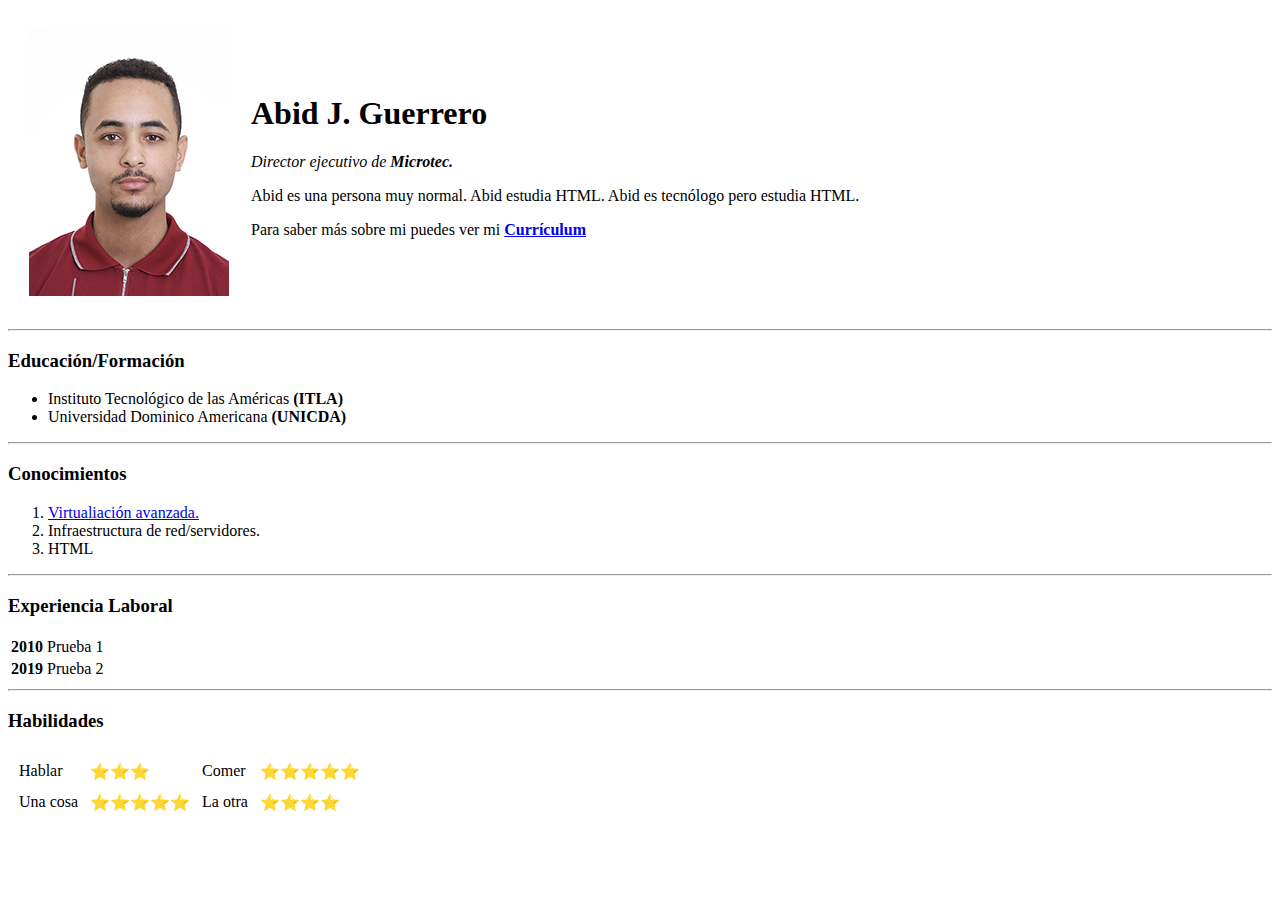
==== index.html @ 9e4f2789 "Update index.html" ====
<!DOCTYPE html>
<html lang="en" dir="ltr">

<head>
  <meta charset="utf-8">
  <title>Abid's page</title>
</head>

<body>
  <table cellspacing="20">
    <tr>
      <td> <img src="Images/foto-abid.JPG" alt="La imagen no ha cargado, que sad."></td>
      <td>
        <h1>Abid J. Guerrero</h1>
        <p><em>Director ejecutivo de <strong>Microtec.</strong></em></p>
        <p>Abid es una persona muy normal. Abid estudia HTML. Abid es tecnólogo pero estudia HTML.</p>
        <p>Para saber más sobre mi puedes ver mi <strong><a href="https://drive.google.com/file/d/1Vt5rIFRk6u7voVHpsmVn8q_kAROl5XcQ/view">Currículum</a></strong></p>
      </td>
    </tr>
  </table>
  <hr>
  <h3>Educación/Formación</h3>
  <ul style="list-style-type: disc;">
    <li>Instituto Tecnológico de las Américas <strong>(ITLA)</strong> </li>
    <li>Universidad Dominico Americana <strong>(UNICDA)</strong></li>
  </ul>
  <hr>
  <h3>Conocimientos</h3>
  <ol>
    <li><a href="Conocimientos.html">Virtualiación avanzada.</a></li>
    <li>Infraestructura de red/servidores.</li>
    <li>HTML</li>
  </ol>
  <hr>
  <h3>Experiencia Laboral</h3>
  <table>
    <thead>
      <tr>
        <th>2010</th>
        <td>Prueba 1</td>
      </tr>
      <tr>
        <th>2019</th>
        <td>Prueba 2</td>
      </tr>
    </thead>
    <tbody>
    </tbody>
  </table>
  <hr>
  <h3>Habilidades</h3>
  <table cellspacing="10">
    <tr>
      <td>Hablar</td>
      <td>⭐⭐⭐</td>
      <td>Comer</td>
      <td>⭐⭐⭐⭐⭐</td>
    </tr>
    <tr>
      <td>Una cosa</td>
      <td>⭐⭐⭐⭐⭐</td>
      <td>La otra</td>
      <td>⭐⭐⭐⭐</td>
    </tr>
  </table>

</html>
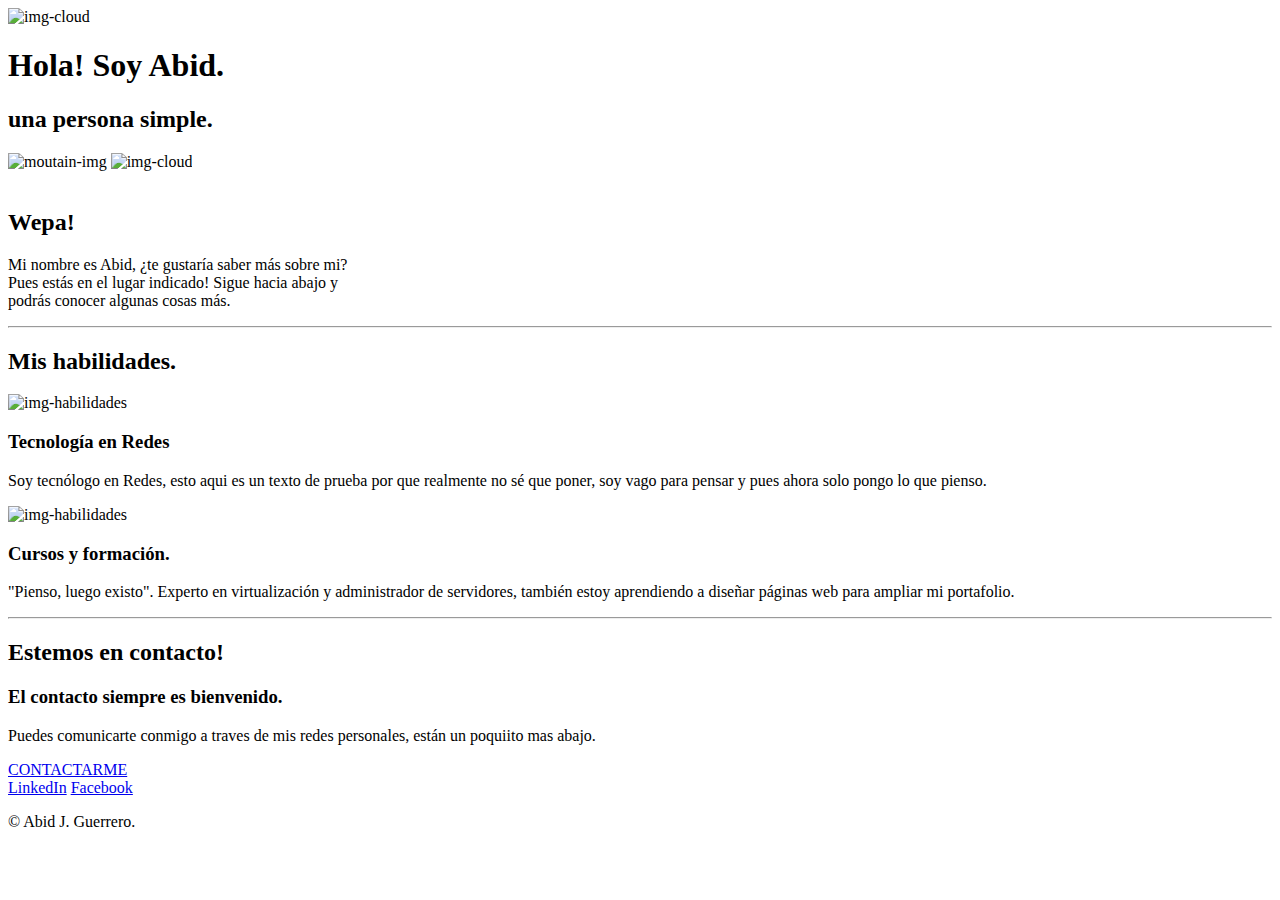
==== commit 29a792e4: "Add files via upload" ====
--- a/index.html
+++ b/index.html
@@ -3,65 +3,66 @@
 
 <head>
   <meta charset="utf-8">
-  <title>Abid's page</title>
+  <title>Abid's Page</title>
+  <link rel="stylesheet" href="css/styles.css">
+  <link rel="icon" href="favicon.ico">
+  <link href="https://fonts.googleapis.com/css?family=Sacramento|Source+Sans+Pro|Vibur&display=swap" rel="stylesheet">
+  <link href="https://fonts.googleapis.com/css?family=Roboto&display=swap" rel="stylesheet">
 </head>
 
 <body>
-  <table cellspacing="20">
-    <tr>
-      <td> <img src="Images/foto-abid.JPG" alt="La imagen no ha cargado, que sad."></td>
-      <td>
-        <h1>Abid J. Guerrero</h1>
-        <p><em>Director ejecutivo de <strong>Microtec.</strong></em></p>
-        <p>Abid es una persona muy normal. Abid estudia HTML. Abid es tecnólogo pero estudia HTML.</p>
-        <p>Para saber más sobre mi puedes ver mi <strong><a href="https://drive.google.com/file/d/1Vt5rIFRk6u7voVHpsmVn8q_kAROl5XcQ/view">Currículum</a></strong></p>
-      </td>
-    </tr>
-  </table>
-  <hr>
-  <h3>Educación/Formación</h3>
-  <ul style="list-style-type: disc;">
-    <li>Instituto Tecnológico de las Américas <strong>(ITLA)</strong> </li>
-    <li>Universidad Dominico Americana <strong>(UNICDA)</strong></li>
-  </ul>
-  <hr>
-  <h3>Conocimientos</h3>
-  <ol>
-    <li><a href="Conocimientos.html">Virtualiación avanzada.</a></li>
-    <li>Infraestructura de red/servidores.</li>
-    <li>HTML</li>
-  </ol>
-  <hr>
-  <h3>Experiencia Laboral</h3>
-  <table>
-    <thead>
-      <tr>
-        <th>2010</th>
-        <td>Prueba 1</td>
-      </tr>
-      <tr>
-        <th>2019</th>
-        <td>Prueba 2</td>
-      </tr>
-    </thead>
-    <tbody>
-    </tbody>
-  </table>
-  <hr>
-  <h3>Habilidades</h3>
-  <table cellspacing="10">
-    <tr>
-      <td>Hablar</td>
-      <td>⭐⭐⭐</td>
-      <td>Comer</td>
-      <td>⭐⭐⭐⭐⭐</td>
-    </tr>
-    <tr>
-      <td>Una cosa</td>
-      <td>⭐⭐⭐⭐⭐</td>
-      <td>La otra</td>
-      <td>⭐⭐⭐⭐</td>
-    </tr>
-  </table>
+  <div class="top-container">
+    <img class="nube1" src="images/cloud.png" alt="img-cloud">
+    <h1 class="h1abid">Hola! Soy Abid.</h1>
+    <h2 class="persona">una persona <span class="ing">simple.</span></h2>
+    <img class="mountain" src="images/mountain2.png" alt="moutain-img">
+    <img class="nube2" src="images/cloud.png" alt="img-cloud">
+
+
+  </div>
+
+  <div class="middle-container">
+    <div class="profile">
+      <img class="fotoabid" src="images/foto-abid.png" alt="">
+      <h2>Wepa!</h2>
+      <p>Mi nombre es Abid, ¿te gustaría saber más sobre mi?
+        <br> Pues estás en el lugar indicado! Sigue hacia abajo y
+        <br>podrás conocer algunas cosas más. </p>
+    </div>
+    <hr>
+    <div class="skills">
+      <h2>Mis habilidades.</h2>
+      <div class="skill-row1">
+        <img class="skills-img" src="images/skills2.png" alt="img-habilidades">
+        <h3>Tecnología en Redes</h3>
+        <p>Soy tecnólogo en Redes, esto aqui es un texto de prueba por que realmente no sé que poner,
+          soy vago para pensar y pues ahora solo pongo lo que pienso.
+        </p>
+      </div>
+      <div class="skill-row2">
+        <img class="skills-img2" src="images/skills.png" alt="img-habilidades">
+        <h3>Cursos y formación.</h3>
+        <p>"Pienso, luego existo". Experto en virtualización y administrador de servidores, también
+        estoy aprendiendo a diseñar páginas web para ampliar mi portafolio.</p>
+      </div>
+    </div>
+    <hr>
+    <div class="contact-me">
+      <h2>Estemos en contacto!</h2>
+      <h3>El contacto siempre es bienvenido.</h3>
+      <p>Puedes comunicarte conmigo a traves de mis redes personales, están un poquiito mas abajo.</p>
+      <a class="btn" href="abid.guerrero@gmail.com">CONTACTARME</a>
+    </div>
+  </div>
+
+
+  <div class="bottom-container">
+    <a class="footer-link" href="https://www.linkedin.com/in/abid-j-guerrero-375875173/">LinkedIn</a>
+    <a class="footer-link" href="https://www.facebook.com/AbidJGuerreroR">Facebook</a>
+
+    <p>© Abid J. Guerrero.</p>
+  </div>
+
+</body>
 
 </html>
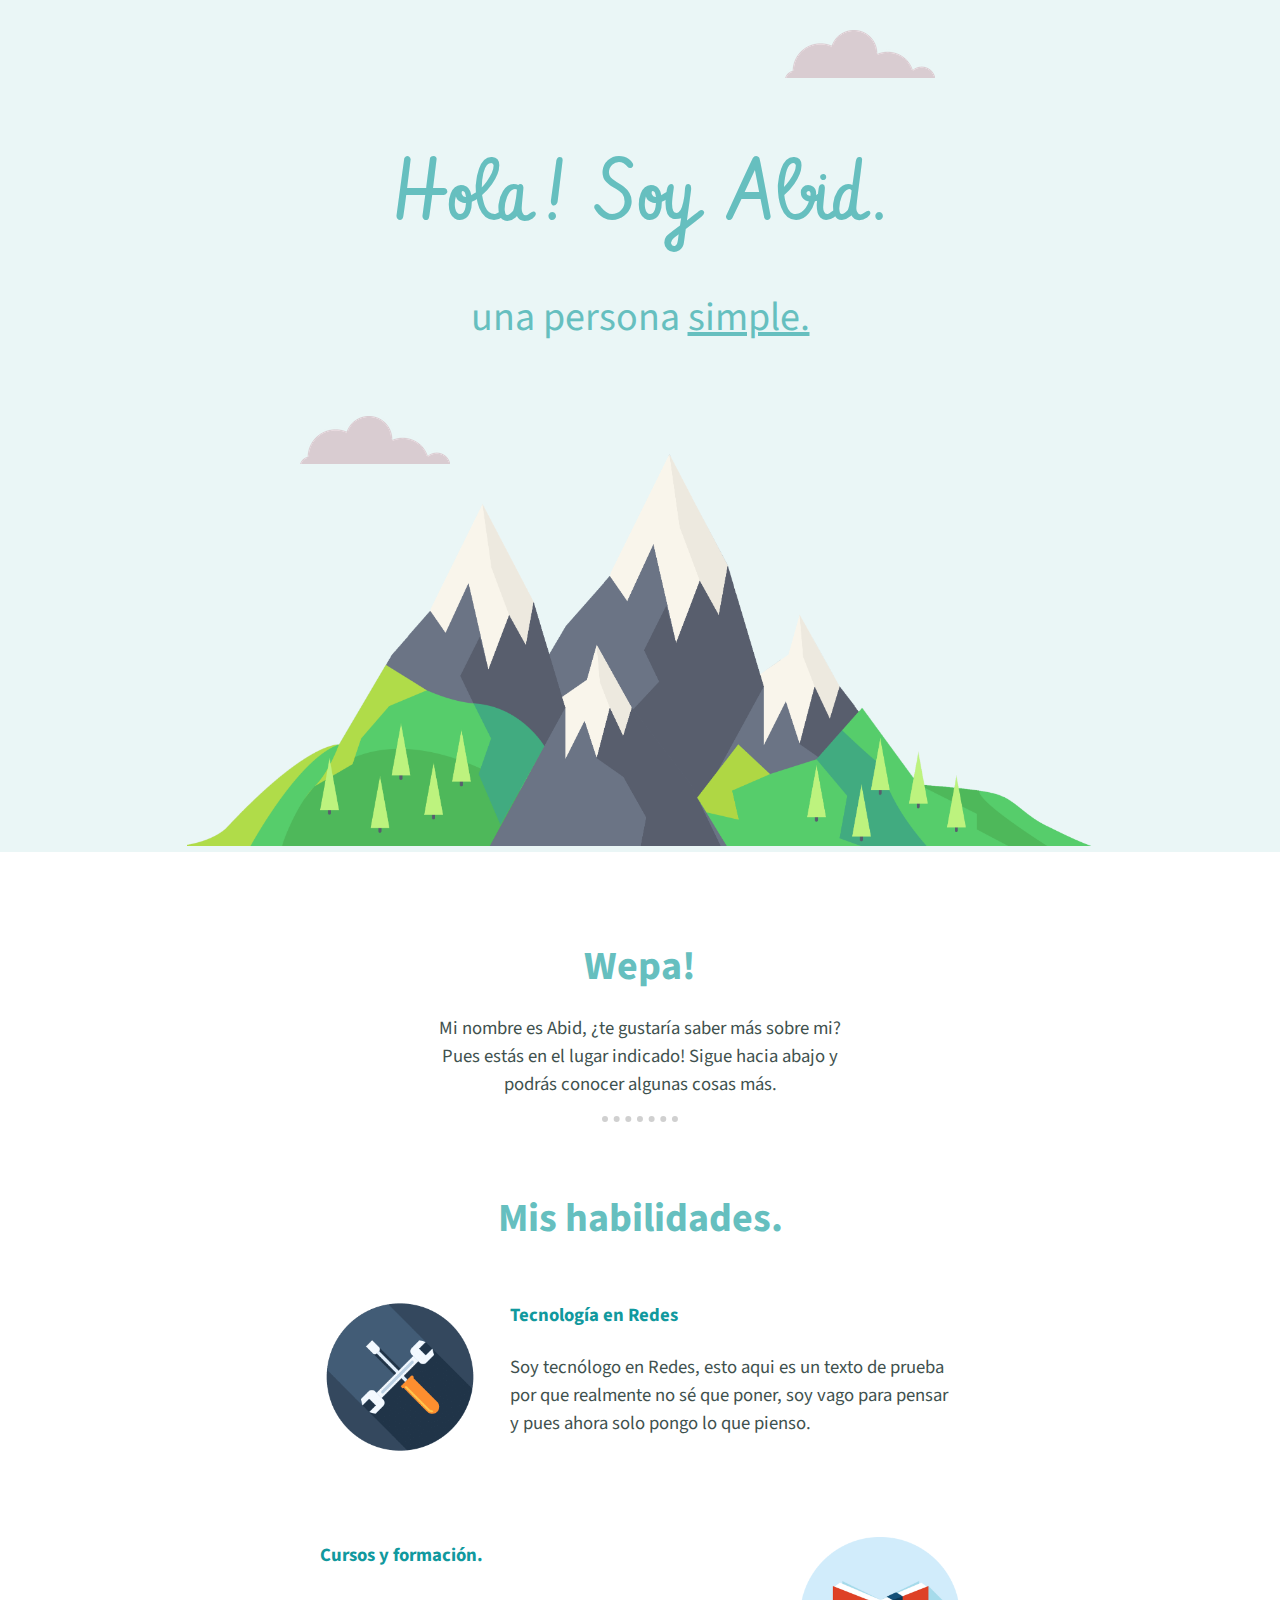
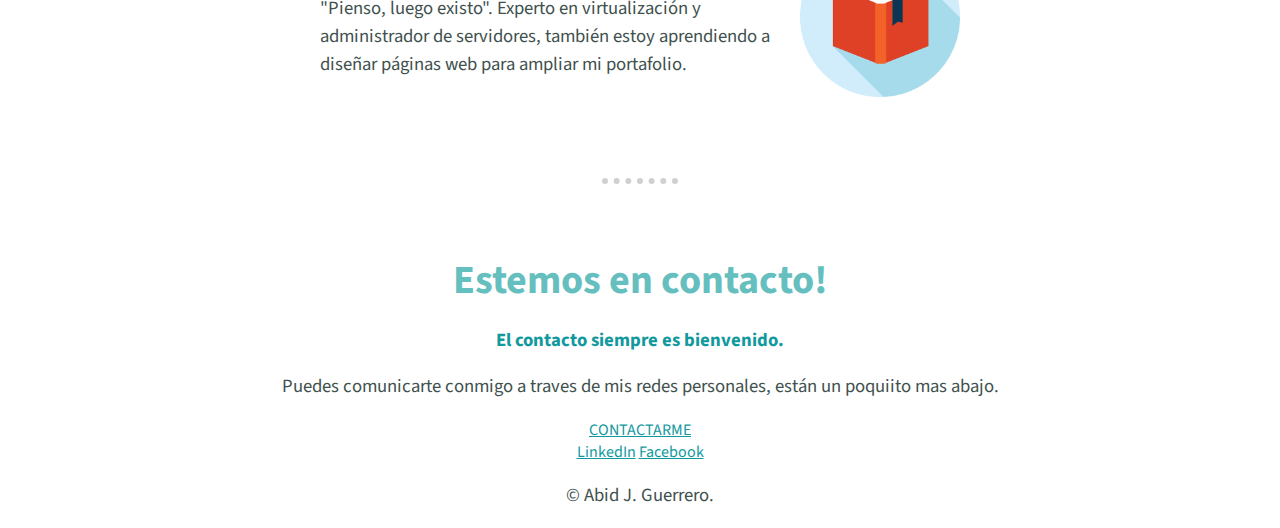
==== commit f6891b15: "Update index.html" ====
--- a/index.html
+++ b/index.html
@@ -4,7 +4,7 @@
 <head>
   <meta charset="utf-8">
   <title>Abid's Page</title>
-  <link rel="stylesheet" href="css/styles.css">
+  <link rel="stylesheet" href="CSS/styles.css">
   <link rel="icon" href="favicon.ico">
   <link href="https://fonts.googleapis.com/css?family=Sacramento|Source+Sans+Pro|Vibur&display=swap" rel="stylesheet">
   <link href="https://fonts.googleapis.com/css?family=Roboto&display=swap" rel="stylesheet">
--- a/CSS/styles.css
+++ b/CSS/styles.css
@@ -0,0 +1,124 @@
+body {
+  margin: 0px;
+  margin-top: 0px;
+  margin-left: 0px;
+  margin-right: 0px;
+  text-align: center;
+  font-family: 'Source Sans Pro', sans-serif;
+}
+
+h3 {
+  color: #11999E;
+}
+
+a {
+  color: #11999E;
+}
+
+hr{
+  width: 1px;
+  height: 1px;
+  border-style: dotted;
+  border-left-style: none;
+  border-bottom-style: none;
+  border-right-style: none;
+  background-color: none;
+  width: 6%;
+  height: 60px;
+  border-top-width: 6px;
+  border-color: #D0D0D0;
+
+}
+
+.top-container {
+  background-color: #EAF6F6;
+}
+
+p{
+  line-height: 1.5;
+  color: #40514E;
+  font-size: 14pt;
+}
+
+h2 {
+  font-family: 'Source Sans Pro', sans-serif;
+  font-size: 2.5rem;
+  margin: auto auto auto auto;
+  color: #66BFBF;
+  line-height: double;
+}
+
+.skill-row1 {
+  width: 50%;
+  margin: 50px auto 100px auto;
+  text-align: left;
+  line-height: 2;
+}
+.skill-row2 {
+  width: 50%;
+  margin: 100px auto 100px auto;
+  text-align: left;
+  line-height: 2;
+}
+
+.skills-img {
+  width: 25%;
+  float: left;
+  margin: auto 30px auto auto;
+}
+
+.skills-img2 {
+  width: 25%;
+  float: right;
+  margin: auto auto auto 30px;
+}
+
+.fotoabid {
+  height: 175px;
+  margin-top: 50px;
+  margin-bottom: 30px;
+}
+
+.mountain {
+  margin: 30px auto auto auto;
+  height: 400px;
+}
+
+.h1abid {
+  font-family: 'Vibur', cursive;
+  margin: 100px auto 0 auto;
+  font-size: 5.3125rem;
+  color: #66BFBF;
+  line-height: 1;
+  font-weight: lighter;
+}
+
+.persona {
+  font-family: 'Source Sans Pro', sans-serif;
+  font-size: 2.5rem;
+  margin: 50px auto 70px auto;
+  color: #66BFBF;
+  line-height: double;
+  font-weight: normal;
+}
+
+.middle-container {
+
+}
+
+.buttom-container {}
+
+.ing {
+  text-decoration: underline;
+}
+
+.nube1 {
+  position: relative;
+  top: 30px;
+  left: 220px;
+}
+
+.nube2 {
+  position: absolute;
+  left: 300px;
+}
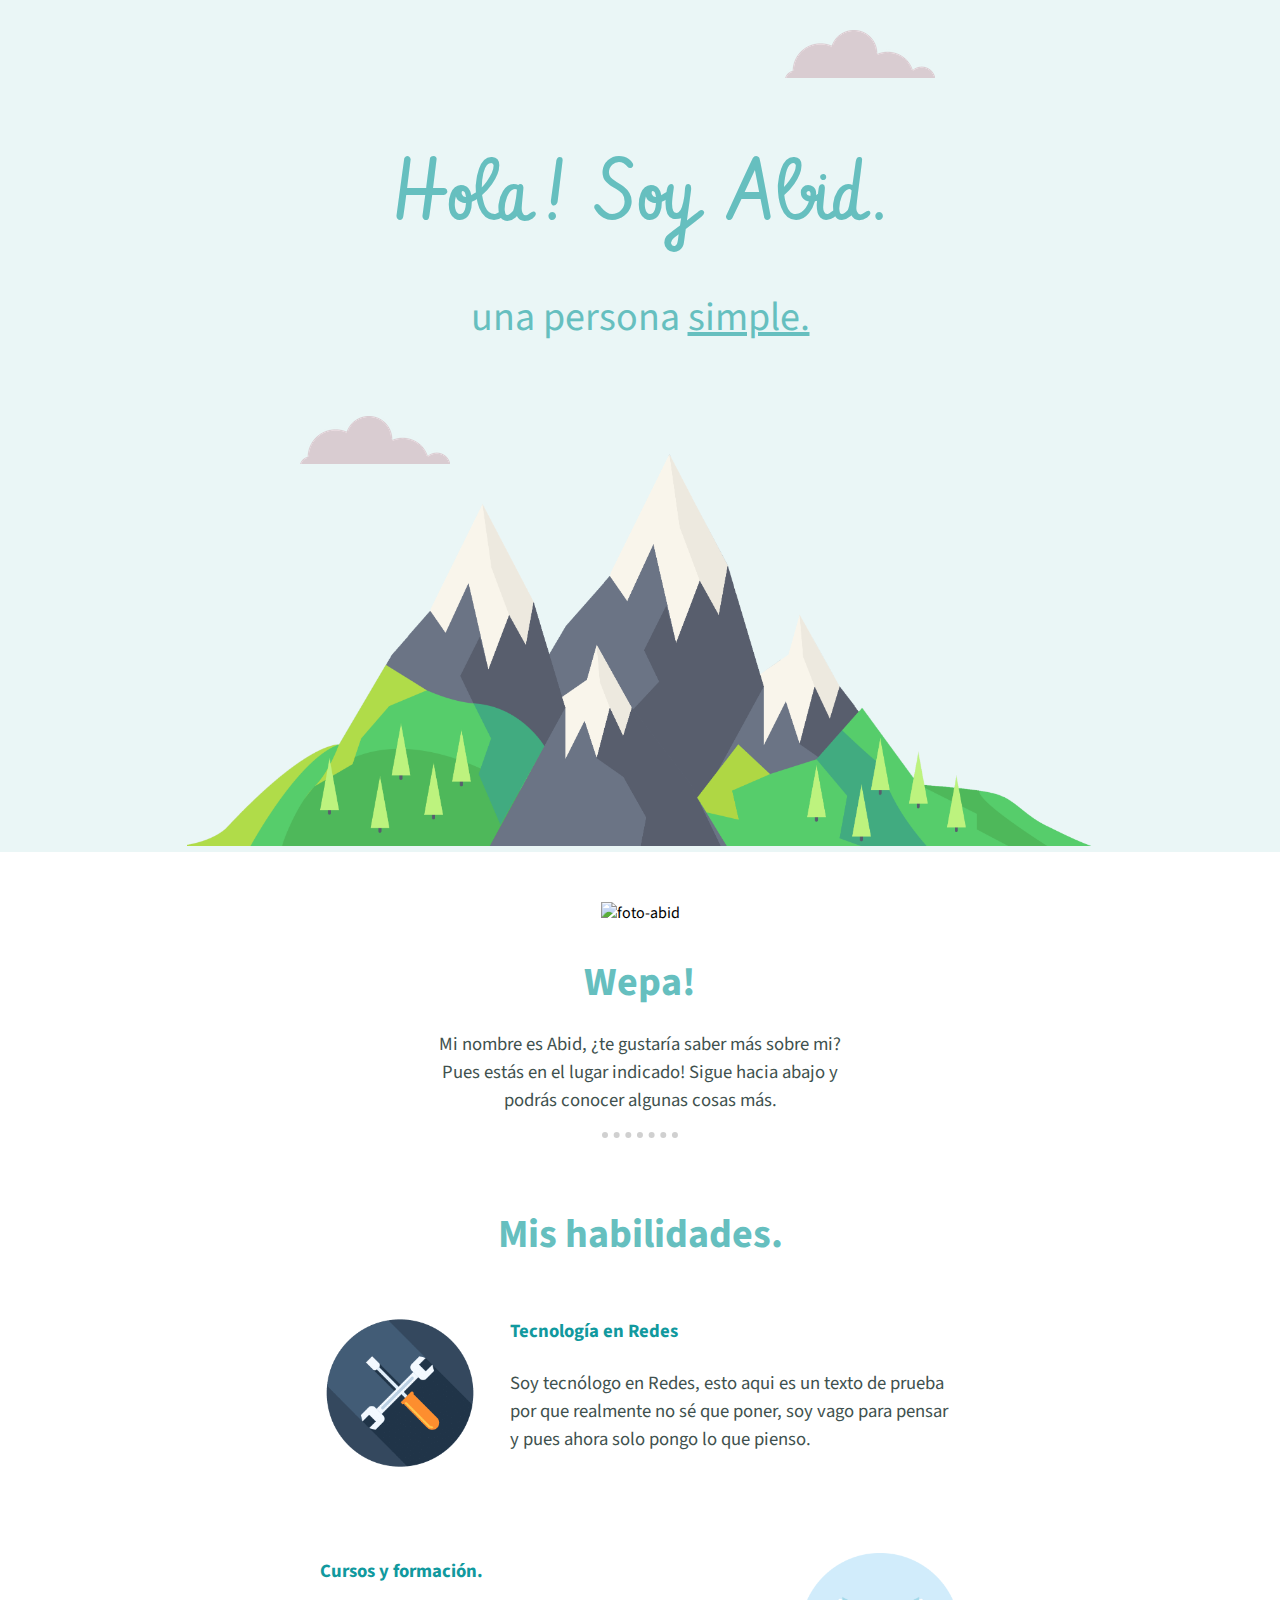
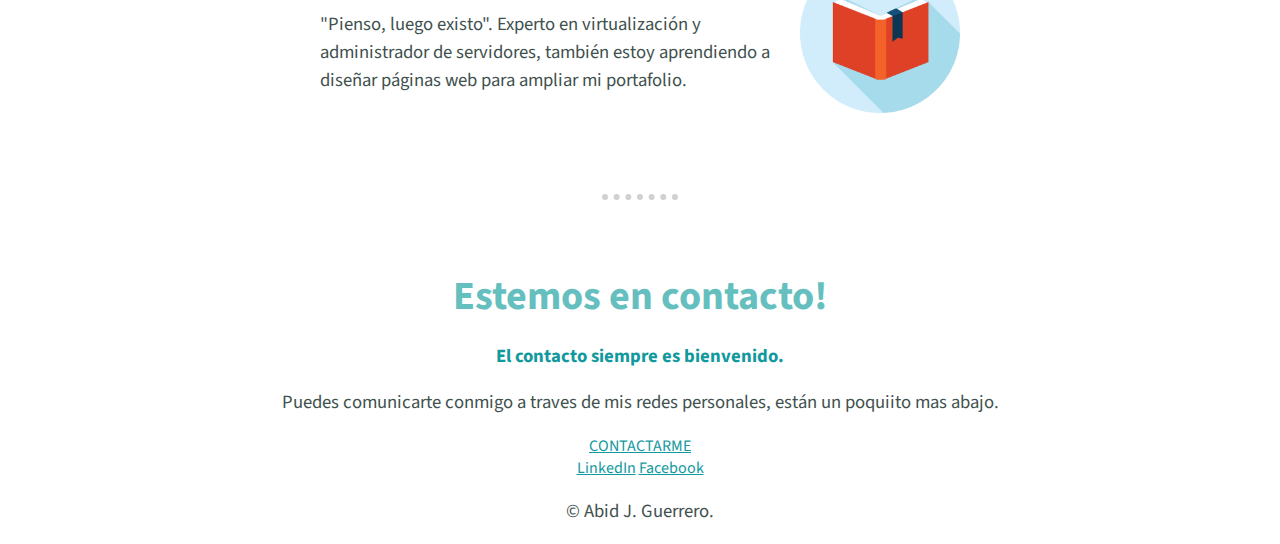
==== commit 33ad3770: "Update index.html" ====
--- a/index.html
+++ b/index.html
@@ -23,7 +23,7 @@
 
   <div class="middle-container">
     <div class="profile">
-      <img class="fotoabid" src="images/foto-abid.png" alt="">
+      <img class="fotoabid" src="images/foto-abid.PNG" alt="foto-abid">
       <h2>Wepa!</h2>
       <p>Mi nombre es Abid, ¿te gustaría saber más sobre mi?
         <br> Pues estás en el lugar indicado! Sigue hacia abajo y
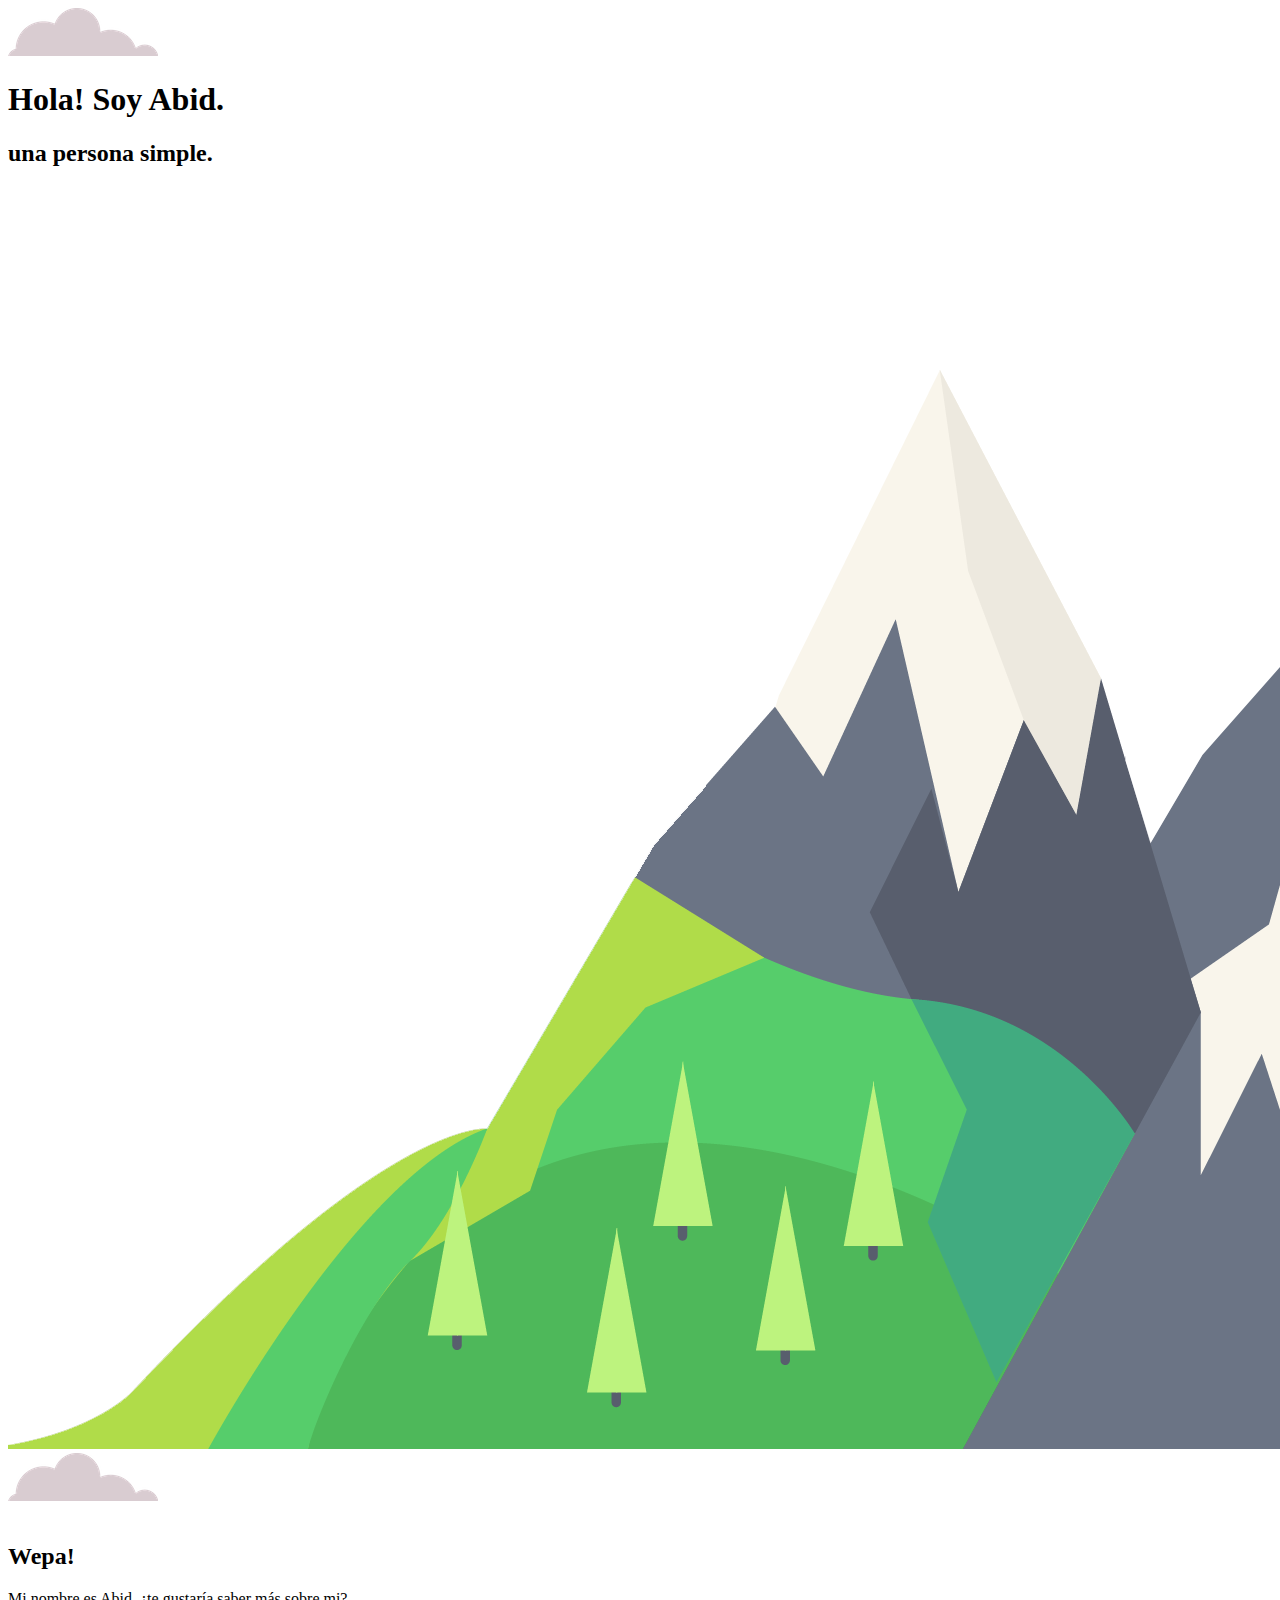
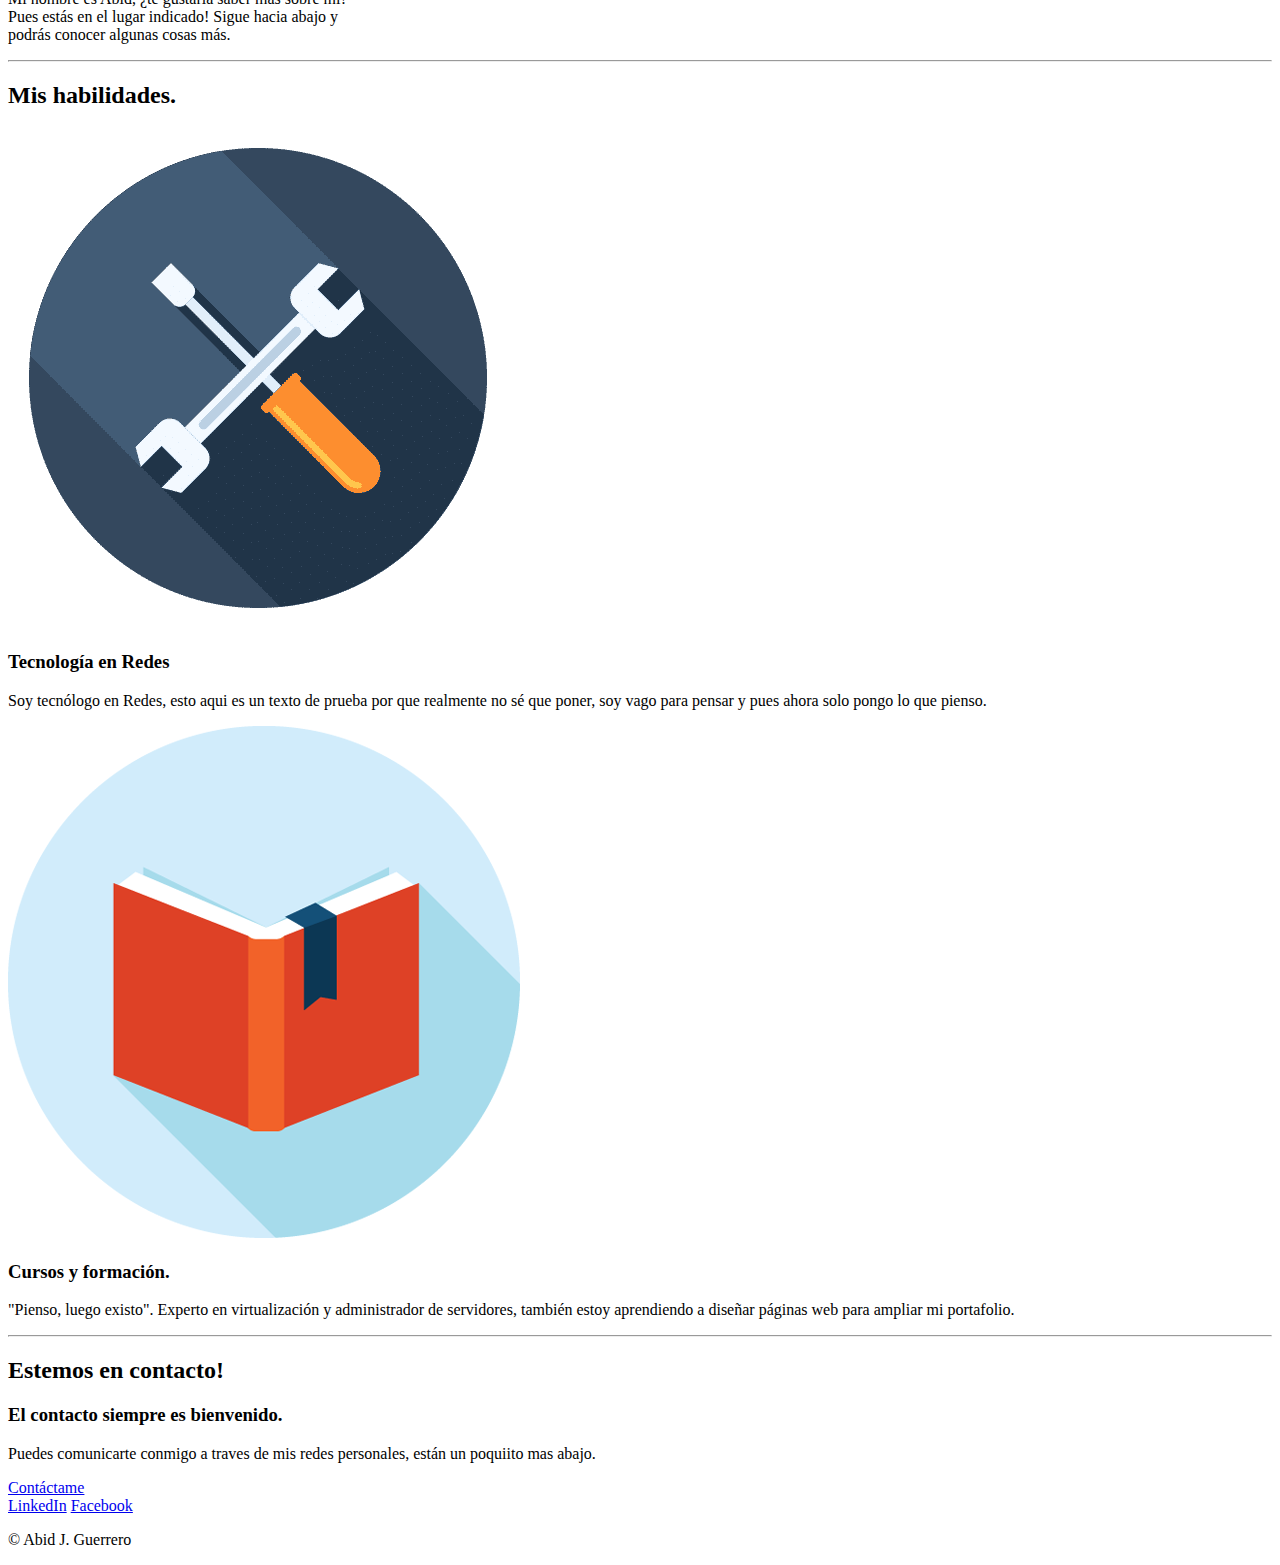
==== commit 13e4e605: "Update index.html" ====
--- a/index.html
+++ b/index.html
@@ -4,7 +4,7 @@
 <head>
   <meta charset="utf-8">
   <title>Abid's Page</title>
-  <link rel="stylesheet" href="CSS/styles.css">
+  <link rel="stylesheet" href="css/styles.css">
   <link rel="icon" href="favicon.ico">
   <link href="https://fonts.googleapis.com/css?family=Sacramento|Source+Sans+Pro|Vibur&display=swap" rel="stylesheet">
   <link href="https://fonts.googleapis.com/css?family=Roboto&display=swap" rel="stylesheet">
@@ -23,7 +23,7 @@
 
   <div class="middle-container">
     <div class="profile">
-      <img class="fotoabid" src="images/foto-abid.PNG" alt="foto-abid">
+      <img class="fotoabid" src="images/foto-abid.png" alt="">
       <h2>Wepa!</h2>
       <p>Mi nombre es Abid, ¿te gustaría saber más sobre mi?
         <br> Pues estás en el lugar indicado! Sigue hacia abajo y
@@ -50,17 +50,16 @@
     <div class="contact-me">
       <h2>Estemos en contacto!</h2>
       <h3>El contacto siempre es bienvenido.</h3>
-      <p>Puedes comunicarte conmigo a traves de mis redes personales, están un poquiito mas abajo.</p>
-      <a class="btn" href="abid.guerrero@gmail.com">CONTACTARME</a>
+      <p class="despedida">Puedes comunicarte conmigo a traves de mis redes personales, están un poquiito mas abajo.</p>
+      <a href="#" class="btn">Contáctame</a>
     </div>
   </div>
 
 
   <div class="bottom-container">
-    <a class="footer-link" href="https://www.linkedin.com/in/abid-j-guerrero-375875173/">LinkedIn</a>
-    <a class="footer-link" href="https://www.facebook.com/AbidJGuerreroR">Facebook</a>
-
-    <p>© Abid J. Guerrero.</p>
+    <a class="links" href="https://www.linkedin.com/in/abid-j-guerrero-375875173/">LinkedIn</a>
+    <a class="links" href="https://www.facebook.com/AbidJGuerreroR">Facebook</a>
+    <p class="copy">© Abid J. Guerrero</p>
   </div>
 
 </body>
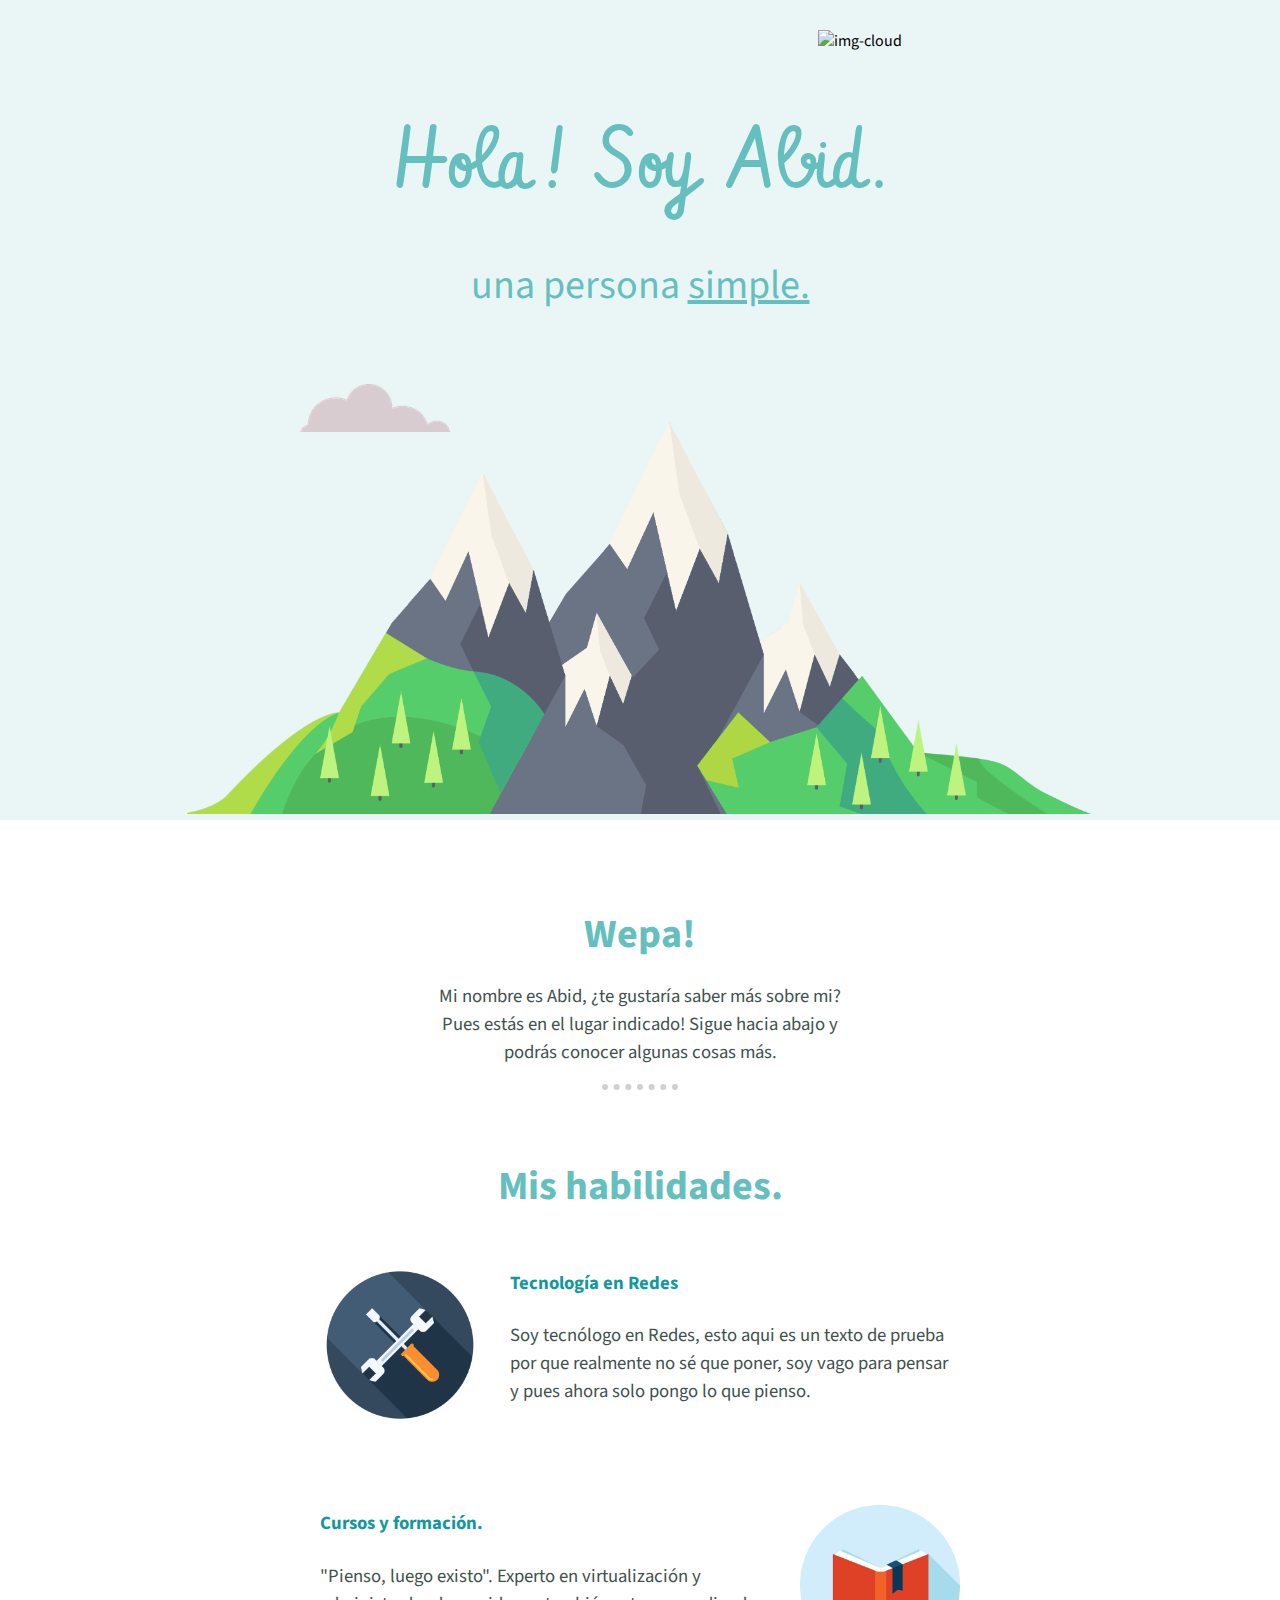
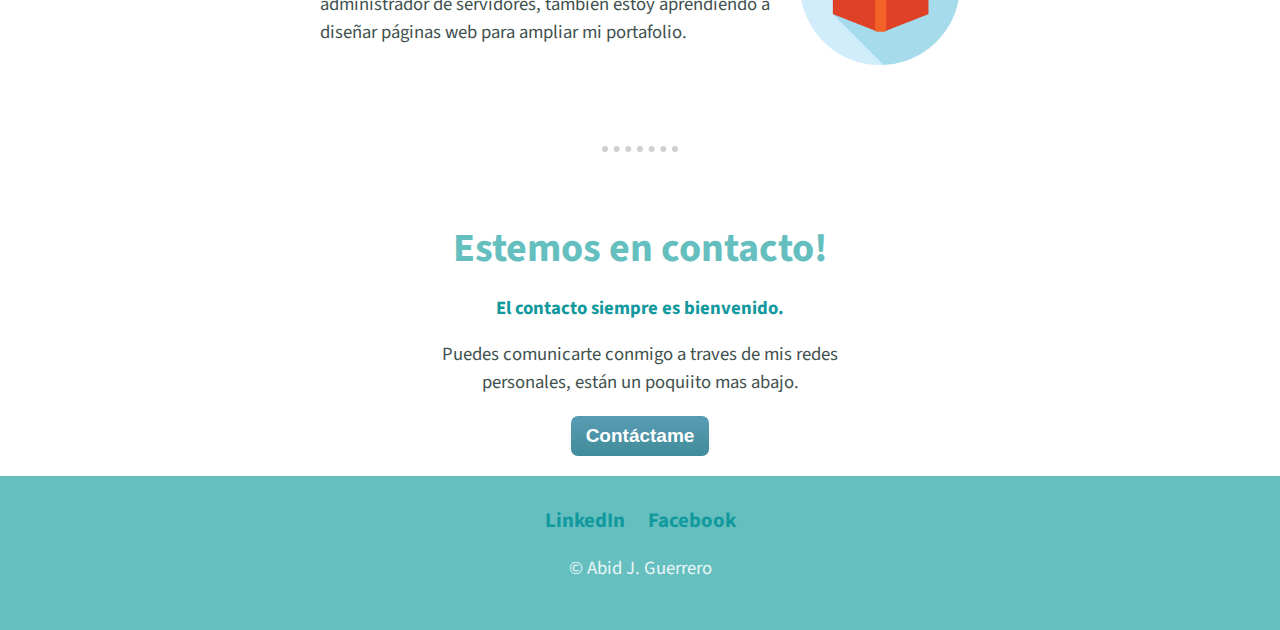
==== commit 25c4a5ee: "Update index.html" ====
--- a/index.html
+++ b/index.html
@@ -4,7 +4,7 @@
 <head>
   <meta charset="utf-8">
   <title>Abid's Page</title>
-  <link rel="stylesheet" href="css/styles.css">
+  <link rel="stylesheet" href="CSS/styles.css">
   <link rel="icon" href="favicon.ico">
   <link href="https://fonts.googleapis.com/css?family=Sacramento|Source+Sans+Pro|Vibur&display=swap" rel="stylesheet">
   <link href="https://fonts.googleapis.com/css?family=Roboto&display=swap" rel="stylesheet">
@@ -12,7 +12,7 @@
 
 <body>
   <div class="top-container">
-    <img class="nube1" src="images/cloud.png" alt="img-cloud">
+    <img class="nube1" src="images/cloud.PNG" alt="img-cloud">
     <h1 class="h1abid">Hola! Soy Abid.</h1>
     <h2 class="persona">una persona <span class="ing">simple.</span></h2>
     <img class="mountain" src="images/mountain2.png" alt="moutain-img">
--- a/CSS/styles.css
+++ b/CSS/styles.css
@@ -0,0 +1,169 @@
+body {
+  margin: 0px;
+  margin-top: 0px;
+  margin-left: 0px;
+  margin-right: 0px;
+  text-align: center;
+  font-family: 'Source Sans Pro', sans-serif;
+}
+
+h3 {
+  color: #11999E;
+}
+
+a {
+  color: #11999E;
+}
+
+hr{
+  width: 1px;
+  height: 1px;
+  border-style: dotted;
+  border-left-style: none;
+  border-bottom-style: none;
+  border-right-style: none;
+  background-color: none;
+  width: 6%;
+  height: 60px;
+  border-top-width: 6px;
+  border-color: #D0D0D0;
+
+}
+
+.top-container {
+  background-color: #EAF6F6;
+}
+
+p{
+  line-height: 1.5;
+  color: #40514E;
+  font-size: 14pt;
+}
+
+h2 {
+  font-family: 'Source Sans Pro', sans-serif;
+  font-size: 2.5rem;
+  margin: auto auto auto auto;
+  color: #66BFBF;
+  line-height: double;
+}
+
+.skill-row1 {
+  width: 50%;
+  margin: 50px auto 100px auto;
+  text-align: left;
+  line-height: 2;
+}
+.skill-row2 {
+  width: 50%;
+  margin: 100px auto 100px auto;
+  text-align: left;
+  line-height: 2;
+}
+
+.skills-img {
+  width: 25%;
+  float: left;
+  margin: auto 30px auto auto;
+}
+
+.skills-img2 {
+  width: 25%;
+  float: right;
+  margin: auto auto auto 30px;
+}
+
+.fotoabid {
+  height: 175px;
+  margin-top: 50px;
+  margin-bottom: 30px;
+}
+
+.mountain {
+  margin: 30px auto auto auto;
+  height: 400px;
+}
+
+.h1abid {
+  font-family: 'Vibur', cursive;
+  margin: 100px auto 0 auto;
+  font-size: 5.3125rem;
+  color: #66BFBF;
+  line-height: 1;
+  font-weight: lighter;
+}
+
+.persona {
+  font-family: 'Source Sans Pro', sans-serif;
+  font-size: 2.5rem;
+  margin: 50px auto 70px auto;
+  color: #66BFBF;
+  line-height: double;
+  font-weight: normal;
+}
+
+.middle-container {
+
+}
+
+.bottom-container {
+  background-color: #66BFBF;
+  padding: 30px;
+}
+
+.ing {
+  text-decoration: underline;
+}
+
+.nube1 {
+  position: relative;
+  top: 30px;
+  left: 220px;
+}
+
+.nube2 {
+  position: absolute;
+  left: 300px;
+}
+
+.copy{
+  color: #EAF6F6;
+}
+ .despedida{
+   width: 35%;
+   margin: auto;
+ }
+
+ .btn {
+ 	background:linear-gradient(to bottom, #599bb3 5%, #408c99 100%);
+ 	background-color:#599bb3;
+ 	border-radius:7px;
+ 	display:inline-block;
+ 	cursor:pointer;
+ 	color:#ffffff;
+ 	font-family:Arial;
+ 	font-size:19px;
+ 	font-weight:bold;
+ 	padding:9px 15px;
+ 	text-decoration:none;
+  margin: 20px auto;
+ }
+ .btn:hover {
+ 	background:linear-gradient(to bottom, #408c99 5%, #599bb3 100%);
+ 	background-color:#408c99;
+ }
+ .myButton:active {
+ 	position:relative;
+ 	top:1px;
+ }
+
+ .links{
+  margin: 10px;
+  font-weight: bold;
+  text-decoration: none;
+  font-size: 1.3rem;
+  font-family: 'source sans Pro'sans-serif;
+ }
+ .links:hover{
+   color: white;
+ }
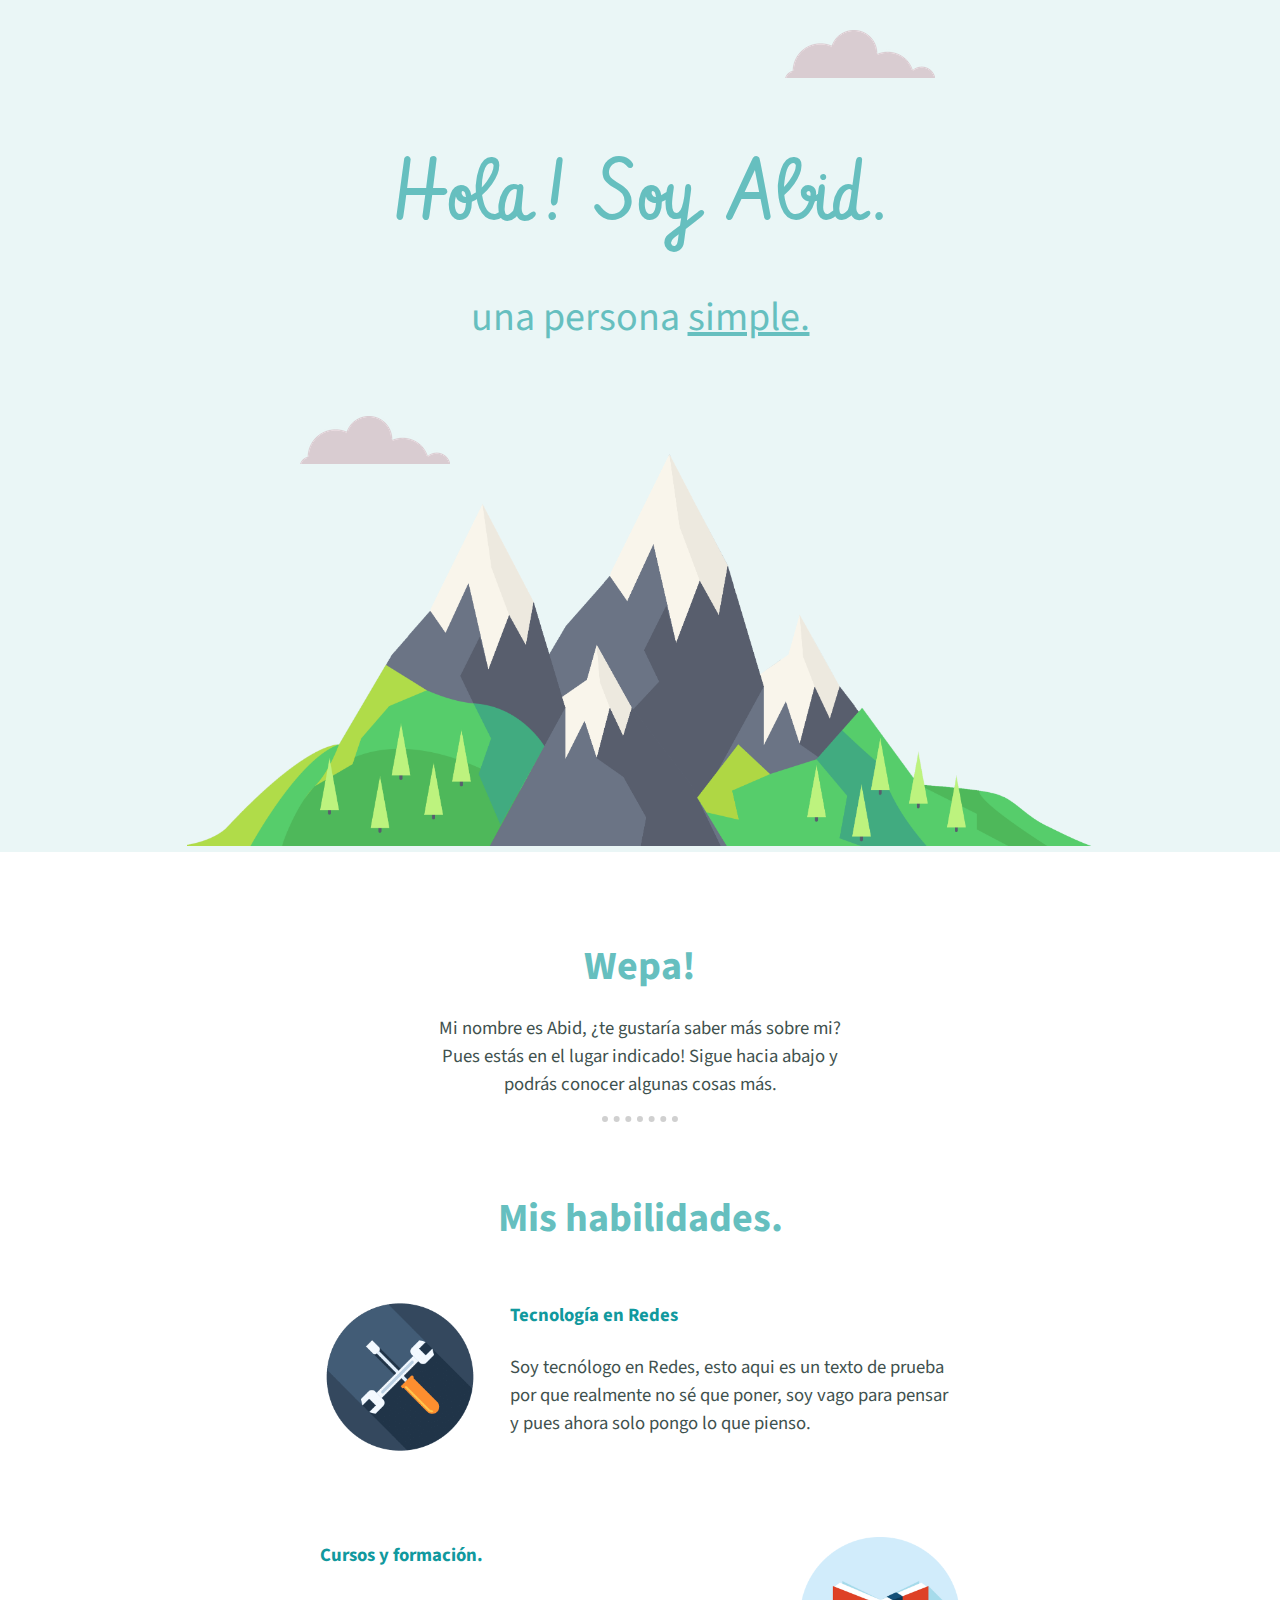
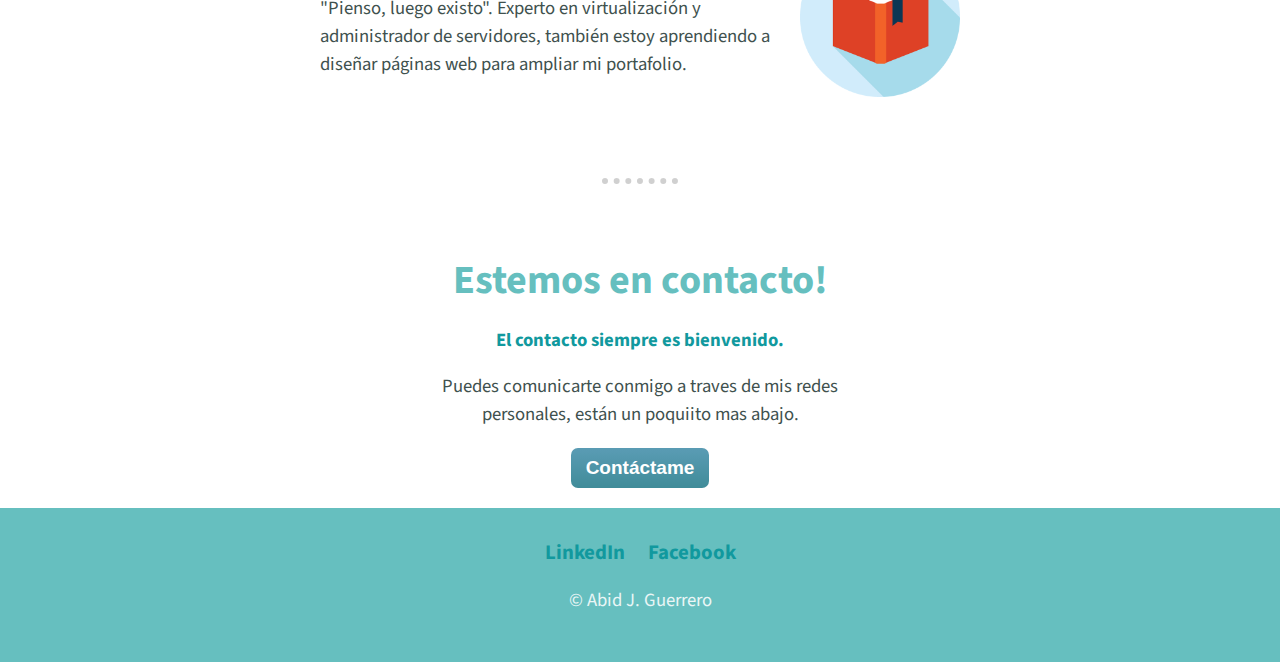
==== commit 0fa61d1b: "Update index.html" ====
--- a/index.html
+++ b/index.html
@@ -12,7 +12,7 @@
 
 <body>
   <div class="top-container">
-    <img class="nube1" src="images/cloud.PNG" alt="img-cloud">
+    <img class="nube1" src="images/cloud.png" alt="img-cloud">
     <h1 class="h1abid">Hola! Soy Abid.</h1>
     <h2 class="persona">una persona <span class="ing">simple.</span></h2>
     <img class="mountain" src="images/mountain2.png" alt="moutain-img">
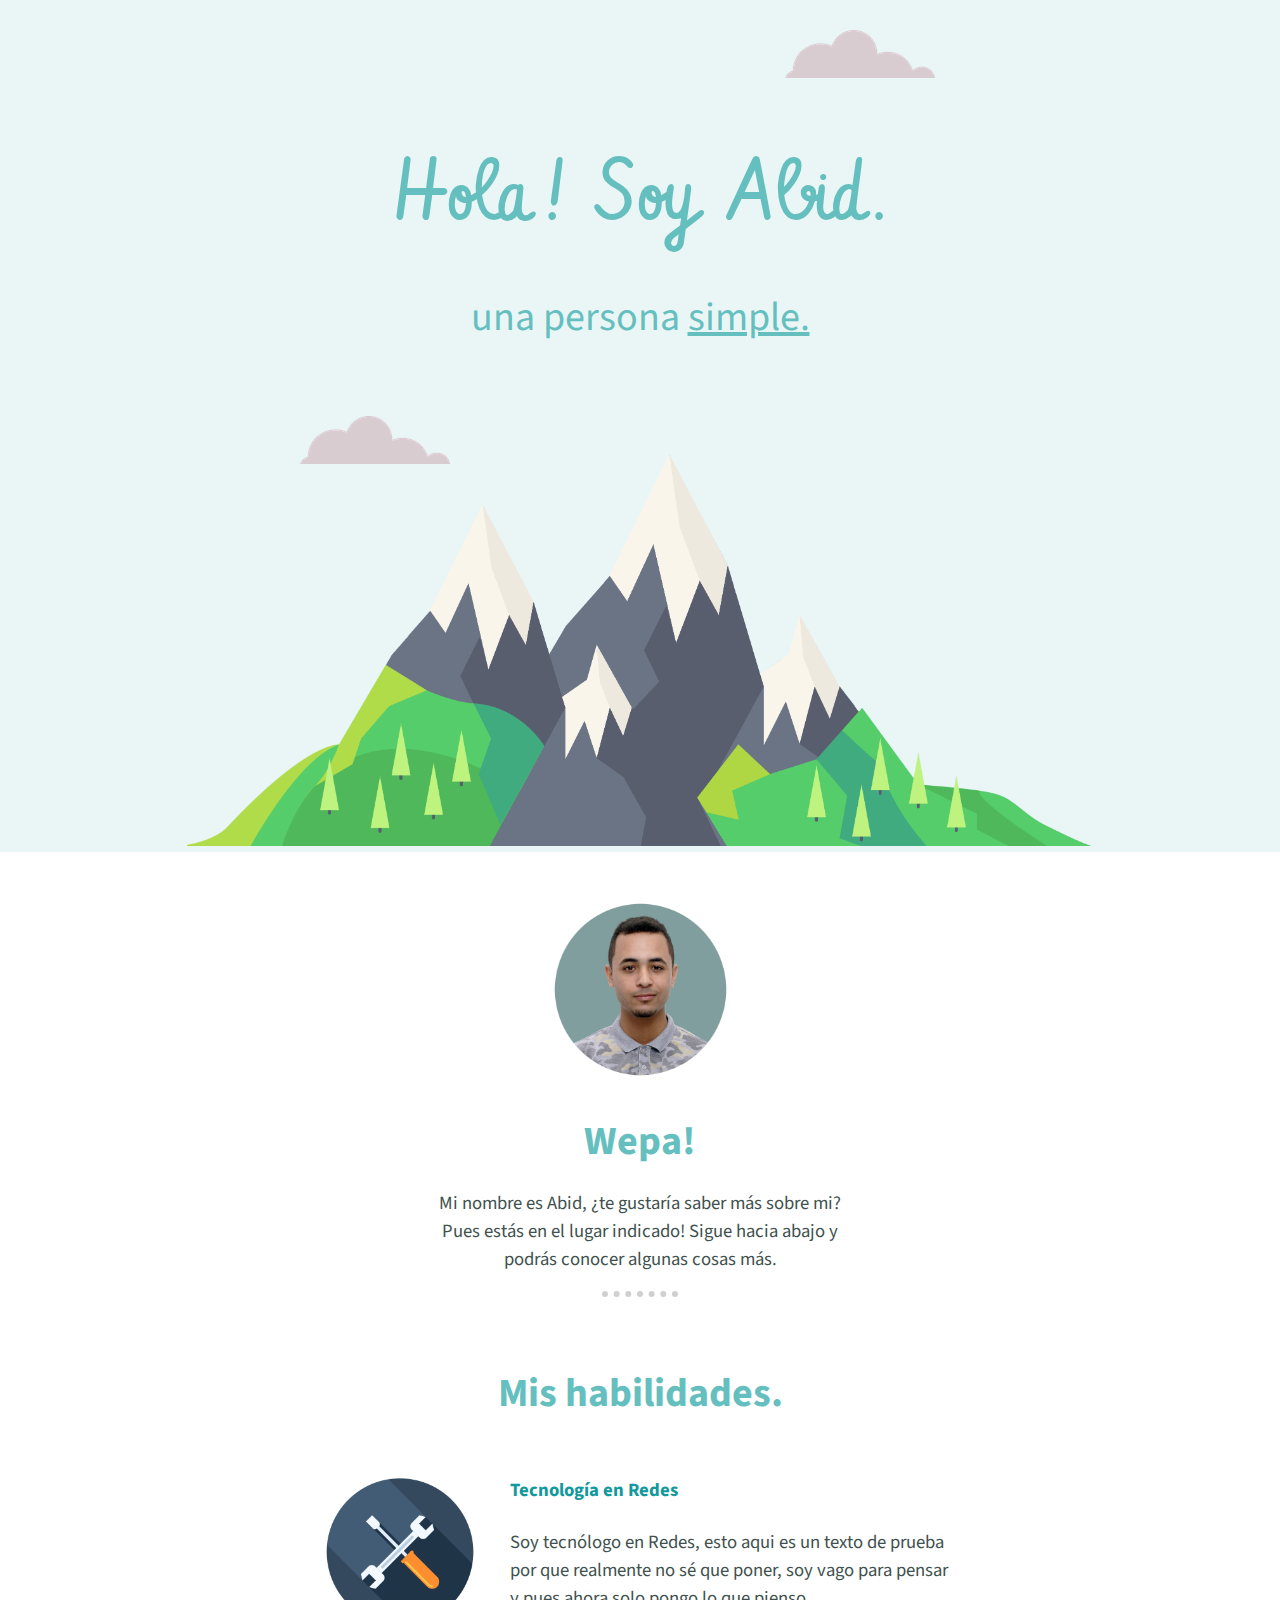
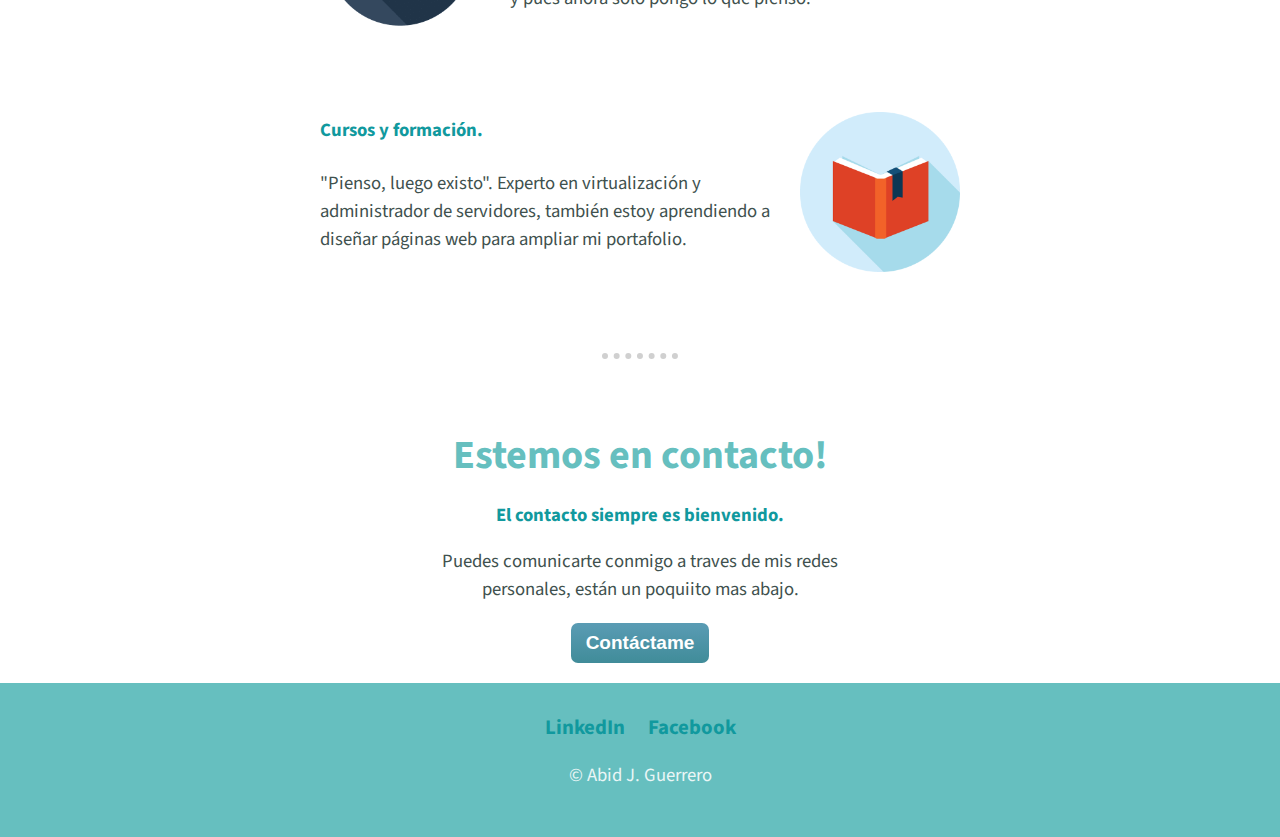
==== commit 68fa6025: "Update index.html" ====
--- a/index.html
+++ b/index.html
@@ -23,7 +23,7 @@
 
   <div class="middle-container">
     <div class="profile">
-      <img class="fotoabid" src="images/foto-abid.png" alt="">
+      <img class="fotoabid" src="images/foto-abid.PNG" alt="">
       <h2>Wepa!</h2>
       <p>Mi nombre es Abid, ¿te gustaría saber más sobre mi?
         <br> Pues estás en el lugar indicado! Sigue hacia abajo y
